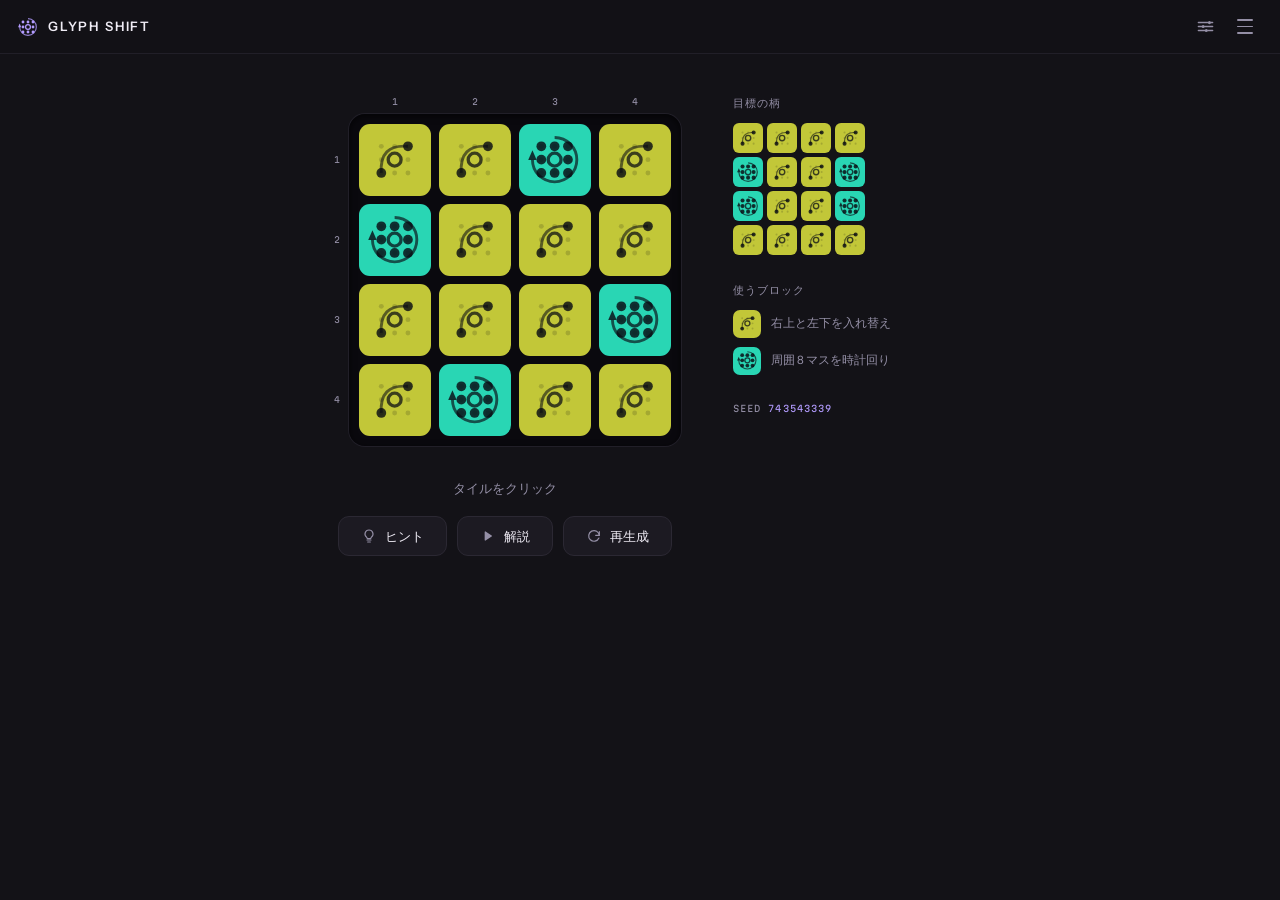
==== index.html @ ec80271b "解説を再生・一時停止・一手送り・一手戻しで操作できるようにする 自動で揃うのを眺めるだけだったのを、手順を自分の速さで追えるようにした。  - 盤の下のバーを再生コントロールにした。◀|（一手戻す）、" ====
<!DOCTYPE html>
<html lang="ja">
<head>
<meta charset="UTF-8">
<meta name="viewport" content="width=device-width, initial-scale=1">
<title>Glyph Shift</title>
<link rel="preconnect" href="https://fonts.googleapis.com">
<link rel="preconnect" href="https://fonts.gstatic.com" crossorigin>
<link rel="stylesheet" href="https://fonts.googleapis.com/css2?family=Instrument+Sans:wght@400;500;600&family=Martian+Mono:wght@400;600&display=swap">
<link rel="stylesheet" href="style.css">

<!-- アプリとしてインストールできるようにする（Chrome の「アプリをインストール」） -->
<meta name="description" content="絵柄が能力を表すパズル。押すとその絵柄の効果が発動し、能力はブロックに付いて一緒に動く。">
<meta name="theme-color" content="#131217">
<meta name="mobile-web-app-capable" content="yes">
<meta name="apple-mobile-web-app-capable" content="yes">
<meta name="apple-mobile-web-app-status-bar-style" content="black-translucent">
<meta name="apple-mobile-web-app-title" content="Glyph Shift">
<link rel="manifest" href="manifest.webmanifest">
<link rel="icon" href="icons/icon-192.png" sizes="192x192" type="image/png">
<link rel="apple-touch-icon" href="icons/apple-touch-icon.png">
</head>
<body>
  <header class="rail">
    <div class="mark">
      <svg viewBox="0 0 24 24" fill="none" stroke="currentColor" aria-hidden="true">
        <circle cx="6" cy="6" r="1.7" fill="currentColor" stroke="none"/>
        <circle cx="12" cy="6" r="1.7" fill="currentColor" stroke="none"/>
        <circle cx="18" cy="6" r="1.7" fill="currentColor" stroke="none"/>
        <circle cx="18" cy="12" r="1.7" fill="currentColor" stroke="none"/>
        <circle cx="18" cy="18" r="1.7" fill="currentColor" stroke="none"/>
        <circle cx="12" cy="18" r="1.7" fill="currentColor" stroke="none"/>
        <circle cx="6" cy="18" r="1.7" fill="currentColor" stroke="none"/>
        <circle cx="6" cy="12" r="1.7" fill="currentColor" stroke="none"/>
        <path d="M12 2 A10 10 0 1 1 2 12" stroke-width="1.4" opacity=".8"/>
        <polygon points="2,7.8 0.1,12.2 3.9,12.2" fill="currentColor" stroke="none"/>
        <circle cx="12" cy="12" r="2.9" stroke-width="1.5"/>
      </svg>
      <span class="wordmark">Glyph Shift</span>
    </div>

    <div class="rail-actions">
      <button id="setupBtn" class="icon" type="button" aria-expanded="false" aria-controls="setup" aria-label="盤面の設定を開く" title="盤面の設定">
        <svg viewBox="0 0 24 24" fill="none" stroke="currentColor" stroke-width="1.8" stroke-linecap="round">
          <path d="M3 7h12M19 7h2M3 12h4M11 12h10M3 17h8M15 17h6"/>
          <circle cx="17" cy="7" r="2" fill="currentColor" stroke="none"/>
          <circle cx="9" cy="12" r="2" fill="currentColor" stroke="none"/>
          <circle cx="13" cy="17" r="2" fill="currentColor" stroke="none"/>
        </svg>
      </button>
      <button id="menuBtn" class="icon menu-btn" type="button" aria-expanded="false" aria-controls="panel" aria-label="遊び方と設定を開く" title="遊び方と設定">
        <span></span><span></span><span></span>
      </button>
    </div>
  </header>

  <div class="panel-backdrop" id="panelBackdrop" hidden></div>

  <aside class="panel" id="setup" aria-hidden="true" aria-label="盤面の設定">
    <div class="panel-head">
      <h2>盤面の設定</h2>
      <button id="setupClose" class="panel-close" type="button" aria-label="閉じる">&times;</button>
    </div>
    <div class="setup-body">
      <label class="switch">
        <input type="checkbox" id="customChk">
        <span>カスタム</span>
        <span class="switch-note">盤を長方形にして、使うブロックも自分で選ぶ</span>
      </label>

      <div class="field" id="plainSize">
        <span class="label">サイズ</span>
        <div class="seg" id="sizeSeg" role="group" aria-label="盤のサイズ"></div>
      </div>
      <div class="field" id="plainTypes">
        <span class="label">ブロック数</span>
        <div class="seg" id="typeSeg" role="group" aria-label="ブロック数"></div>
        <p class="note" id="typeNote"></p>
      </div>

      <div class="field" id="customSize" hidden>
        <span class="label">一辺</span>
        <div class="seg" id="sideA" role="group" aria-label="辺の長さ"></div>
        <span class="label spaced">もう一辺</span>
        <div class="seg" id="sideB" role="group" aria-label="もう一方の辺の長さ"></div>
        <p class="note" id="sizeNote"></p>
      </div>
      <div class="field" id="customBlocks" hidden>
        <span class="label">使うブロック</span>
        <div class="picker" id="blockPicker"></div>
        <p class="note" id="pickNote"></p>
      </div>
      <div class="field">
        <span class="label">SEED</span>
        <input id="seedIn" type="text" inputmode="numeric" placeholder="空ならランダム" aria-label="SEED">
        <p class="note">同じ SEED を入れると、同じ盤面がもう一度出ます。</p>
      </div>
    </div>
    <button id="createBtn" class="primary wide" type="button">この設定で作成</button>
  </aside>

  <aside class="panel" id="panel" aria-hidden="true" aria-label="遊び方と設定">
    <div class="panel-head">
      <h2>遊び方と設定</h2>
      <button id="panelClose" class="panel-close" type="button" aria-label="閉じる">&times;</button>
    </div>

    <div class="panel-tabs" id="panelTabs" role="tablist" aria-label="表示を切り替える"></div>

    <section class="panel-sec" id="secRule" role="tabpanel" aria-labelledby="tabRule" tabindex="0">
      <ol class="howto">
        <li>絵柄がそのタイルの<strong>能力</strong>。押すと発動し、能力はタイルに付いて一緒に動く。</li>
        <li>使ったタイル自身は動かない。動くのはまわりのマス。</li>
        <li>回転は<strong>長押し</strong>（右クリックでも可）で<strong>逆回り</strong>。</li>
        <li>盤の端はつながっていない。効果が盤の外に出る位置では<strong>使えない</strong>。</li>
        <li><strong>目標の柄</strong>と同じ並びにすればクリア。同じ絵柄どうしは入れ替え可能。</li>
      </ol>
      <p class="howto-note">手数は差し引きで数える。回転を 3 回押して元に戻れば 0 手、
        逆回りに 1 つぶんなら 1 手。</p>
    </section>

    <section class="panel-sec" id="secBlock" role="tabpanel" aria-labelledby="tabBlock" tabindex="0" hidden>
      <details class="howto-more">
        <summary>絵柄の読み方</summary>
        <ul id="glyphLegend"></ul>
      </details>
      <p class="label panel-sub">全 10 種</p>
      <div class="panel-body" id="panelBody"></div>
    </section>

    <section class="panel-sec" id="secConfig" role="tabpanel" aria-labelledby="tabConfig" tabindex="0" hidden>
      <div class="field">
        <span class="label">絵柄</span>
        <div class="glyph-seg" id="glyphSeg" role="group" aria-label="絵柄の描き方"></div>
        <p class="note">同じブロックを別の描き方で表します。選ぶとすぐ切り替わり、盤面はそのままです。</p>
      </div>
      <label class="switch sound-switch">
        <input type="checkbox" id="soundChk" checked>
        <span>効果音</span>
        <span class="switch-note">押したとき・揃ったとき・完成したときに短い音が鳴る</span>
      </label>
    </section>
  </aside>

  <main class="stage">
    <section class="play">
      <div class="board-frame">
        <div class="ruler ruler-x" id="rulerX" aria-hidden="true"></div>
        <div class="ruler ruler-y" id="rulerY" aria-hidden="true"></div>
        <div class="well">
          <div class="grid" id="grid"></div>
        </div>
      </div>

      <p class="message" id="log">タイルを押して動かす</p>

      <div class="actions">
        <button id="hintBtn" class="action" type="button" aria-label="次に押すブロックを教える">
          <svg viewBox="0 0 24 24" fill="none" stroke="currentColor" stroke-width="1.7" stroke-linecap="round" stroke-linejoin="round">
            <path d="M9 18h6M10 21h4"/>
            <path d="M12 3a6 6 0 0 0-3.6 10.8c.5.4.8 1 .9 1.7l.1.5h5.2l.1-.5c.1-.7.4-1.3.9-1.7A6 6 0 0 0 12 3z"/>
          </svg>
          ヒント
        </button>
        <button id="solveBtn" class="action" type="button" aria-label="解説を見る（自動で揃える）">
          <svg viewBox="0 0 24 24" fill="none" stroke="currentColor" stroke-width="1.9" stroke-linecap="round" stroke-linejoin="round">
            <path d="M7 5.9v12.2a.9.9 0 0 0 1.4.75l9.1-6.1a.9.9 0 0 0 0-1.5L8.4 5.15A.9.9 0 0 0 7 5.9z" fill="currentColor" stroke="none"/>
          </svg>
          解説
        </button>
        <button id="newBtn" class="action" type="button" aria-label="同じ設定で新しい盤面を作る">
          <svg viewBox="0 0 24 24" fill="none" stroke="currentColor" stroke-width="1.8" stroke-linecap="round" stroke-linejoin="round">
            <path d="M20 11a8 8 0 1 0-.6 4"/>
            <path d="M20 5.5V11h-5.5"/>
          </svg>
          再生成
        </button>
      </div>
    </section>

    <aside class="side">
      <section class="card">
        <h2 class="label">目標の柄</h2>
        <div class="grid mini" id="goalGrid"></div>
      </section>
      <section class="card">
        <h2 class="label">使うブロック</h2>
        <ul class="legend" id="legend"></ul>
      </section>
      <p class="seed">SEED <code id="seedOut">-</code></p>
    </aside>
  </main>

  <div class="modal" id="confirmOverlay" hidden>
    <div class="modal-card">
      <h2 id="confirmTitle">自動で揃える</h2>
      <p id="confirmText">盤面が動いて目標の柄まで揃います。<br>この盤面は自分で解けなくなります。</p>
      <div class="modal-row">
        <button id="confirmNo" class="ghost-btn" type="button">やめる</button>
        <button id="confirmYes" class="primary" type="button">揃える</button>
      </div>
    </div>
  </div>

  <div class="auto-bar" id="autoBar" hidden>
    <div class="transport" role="group" aria-label="解説の再生">
      <button id="autoBack" type="button" aria-label="一手戻す" title="一手戻す">
        <svg viewBox="0 0 24 24" aria-hidden="true">
          <rect x="5" y="5.5" width="2.6" height="13" rx="1.1"/>
          <path d="M19.5 6.4v11.2a.9.9 0 0 1-1.4.75l-8.4-5.6a.9.9 0 0 1 0-1.5l8.4-5.6a.9.9 0 0 1 1.4.75z"/>
        </svg>
      </button>
      <button id="autoPlay" type="button" aria-label="一時停止" title="一時停止">
        <svg viewBox="0 0 24 24" aria-hidden="true" class="ic-pause">
          <rect x="7.6" y="5.5" width="3.4" height="13" rx="1.3"/>
          <rect x="13" y="5.5" width="3.4" height="13" rx="1.3"/>
        </svg>
        <svg viewBox="0 0 24 24" aria-hidden="true" class="ic-play">
          <path d="M7.5 5.9v12.2a.9.9 0 0 0 1.4.75l9.1-6.1a.9.9 0 0 0 0-1.5L8.9 5.15a.9.9 0 0 0-1.4.75z"/>
        </svg>
      </button>
      <button id="autoNext" type="button" aria-label="一手進む" title="一手進む">
        <svg viewBox="0 0 24 24" aria-hidden="true">
          <path d="M4.5 6.4v11.2a.9.9 0 0 0 1.4.75l8.4-5.6a.9.9 0 0 0 0-1.5L5.9 5.65a.9.9 0 0 0-1.4.75z"/>
          <rect x="16.4" y="5.5" width="2.6" height="13" rx="1.1"/>
        </svg>
      </button>
    </div>
    <span id="autoText">揃えています…</span>
    <button id="autoStop" class="auto-quit" type="button">やめる</button>
  </div>

  <script src="sound.js"></script>
  <script src="patterns.js"></script>
  <script src="glyphs.js"></script>
  <script src="solver.js"></script>
  <script src="script.js"></script>
  <script>
    // Service Worker はインストールの条件であり、通信が無くても遊べるようにするもの。
    // file:// で開いたときは登録できないので、その場合は黙って見送る。
    if ('serviceWorker' in navigator
        && (location.protocol === 'https:' || location.hostname === 'localhost')) {
      addEventListener('load', () => navigator.serviceWorker.register('sw.js').catch(() => {}));
    }
  </script>
</body>
</html>
---- style.css ----
/* ===========================================================
   Glyph Shift
   盤面に彩度の高いタイルが並ぶので、まわりの UI は色を持たない。
   色はタイルに全部持たせ、地・枠・文字はニュートラルに徹する。
   アクセントの菫色はタイルの色相（0〜215）に無い帯なので衝突しない。
   =========================================================== */

:root {
  --ground: #131217;      /* 地。青黒ではなく温かみのある黒 */
  --panel: #1c1a22;       /* 持ち上がった面 */
  --well: #0a090e;        /* 盤の窪み。地より暗くして沈ませる */
  --line: #2b2833;
  --line-soft: #211f28;
  --text: #efecf5;
  --dim: #948fa6;         /* 補助文字。アクセント寄りに色味を振る */
  --accent: #b39cff;
  --accent-ink: #17131f;
  --warn: #ffcf5c;

  --cell: 72px;
  --gap: 8px;
  --rail-h: 54px;
  --boardw: calc(var(--nx, 4) * var(--cell) + (var(--nx, 4) - 1) * var(--gap));

  --ui: "Instrument Sans", -apple-system, BlinkMacSystemFont, "Hiragino Sans", "Noto Sans JP", sans-serif;
  --mono: "Martian Mono", ui-monospace, SFMono-Regular, Menlo, monospace;
}

* { box-sizing: border-box; }

body {
  margin: 0;
  padding: calc(var(--rail-h) + 40px) 24px 72px;
  background: var(--ground);
  color: var(--text);
  font-family: var(--ui);
  font-size: 14px;
  line-height: 1.7;
  -webkit-font-smoothing: antialiased;
  -webkit-tap-highlight-color: transparent;
}

/* 小さな見出しラベル。欧文は等幅＋広い字間で計器らしく、
   和文は等幅が効かず字間だけ広がって読みにくいので、少し大きく締めて使う。 */
.label {
  display: block;
  margin: 0 0 11px;
  font-family: var(--mono);
  font-size: 10.5px;
  font-weight: 400;
  letter-spacing: .1em;
  text-transform: uppercase;
  color: var(--dim);
}

/* ---- 上部のレール ---- */
.rail {
  position: fixed;
  inset: 0 0 auto 0;
  z-index: 60;
  height: var(--rail-h);
  display: flex;
  align-items: center;
  justify-content: space-between;
  gap: 16px;
  padding: 0 max(18px, env(safe-area-inset-right)) 0 max(18px, env(safe-area-inset-left));
  background: rgba(19, 18, 23, .86);
  backdrop-filter: blur(12px);
  border-bottom: 1px solid var(--line-soft);
}

.mark { display: flex; align-items: center; gap: 10px; color: var(--accent); }
.mark svg { width: 20px; height: 20px; display: block; }
.wordmark {
  font-family: var(--ui);
  font-size: 13px;
  font-weight: 600;
  letter-spacing: .14em;
  text-transform: uppercase;
  color: var(--text);
}

.rail-actions { display: flex; align-items: center; gap: 6px; }

.icon {
  width: 34px;
  height: 34px;
  padding: 0;
  display: grid;
  align-content: center;
  justify-items: center;
  gap: 5px;
  background: none;
  border: none;
  border-radius: 9px;
  color: var(--dim);
  cursor: pointer;
  transition: color .15s ease, background .15s ease;
}
.icon svg { width: 19px; height: 19px; display: block; }
.icon:hover { color: var(--text); background: var(--panel); }
.icon:focus-visible { outline: 2px solid var(--accent); outline-offset: 2px; }
.icon[aria-expanded="true"] { color: var(--accent-ink); background: var(--accent); }

.menu-btn span {
  display: block;
  width: 16px;
  height: 1.8px;
  border-radius: 1px;
  background: currentColor;
  transition: transform .22s ease, opacity .22s ease;
}
.menu-btn[aria-expanded="true"] span:nth-child(1) { transform: translateY(6.8px) rotate(45deg); }
.menu-btn[aria-expanded="true"] span:nth-child(2) { opacity: 0; }
.menu-btn[aria-expanded="true"] span:nth-child(3) { transform: translateY(-6.8px) rotate(-45deg); }

/* ---- 盤面 ---- */
.stage {
  display: flex;
  gap: 52px;
  justify-content: center;
  align-items: flex-start;
  flex-wrap: wrap;
}

.play { display: flex; flex-direction: column; align-items: center; }

/* 目盛り付きの枠。ヒントが「3 列目・4 行目」と言うので、目盛りは機能。 */
.board-frame {
  display: grid;
  grid-template-columns: 16px auto;
  grid-template-rows: 16px auto;
  gap: 4px;
}
.ruler { display: grid; font-family: var(--mono); font-size: 8.5px; color: var(--dim); }
.ruler span { display: grid; place-items: center; }
.ruler-x {
  grid-column: 2; grid-row: 1;
  grid-template-columns: repeat(var(--nx), 1fr);
  gap: var(--gap);
  padding: 0 10px;
}
.ruler-y {
  grid-column: 1; grid-row: 2;
  grid-template-rows: repeat(var(--ny), 1fr);
  gap: var(--gap);
  padding: 10px 0;
}

.well {
  grid-column: 2; grid-row: 2;
  padding: 10px;
  border-radius: 16px;
  background: var(--well);
  /* 輪郭は box-shadow で描く。border にすると幅が増えて目盛りとずれるため。 */
  box-shadow: 0 0 0 1px var(--line-soft), inset 0 2px 7px rgba(0, 0, 0, .65);
}

.grid {
  display: grid;
  grid-template-columns: repeat(var(--nx), var(--cell));
  grid-template-rows: repeat(var(--ny), var(--cell));
  gap: var(--gap);
}

.slot { position: relative; border-radius: 11px; background: #17151d; }

.tile {
  position: absolute;
  inset: 0;
  border-radius: 11px;
  display: grid;
  place-items: center;
  cursor: pointer;
  user-select: none;
  -webkit-touch-callout: none;
  touch-action: manipulation;
  transition: box-shadow .15s ease, filter .12s ease;
}
.tile svg { width: 74%; height: 74%; display: block; }
@media (hover: hover) {
  .tile:hover { box-shadow: inset 0 0 0 2px rgba(255, 255, 255, .72); }
}
.tile:active { filter: brightness(1.2); }
.tile.off { cursor: not-allowed; }
.tile.off:active { filter: none; }

/* 発動した合図 */
.slot.fired::after {
  content: "";
  position: absolute;
  inset: -5px;
  border-radius: 15px;
  box-shadow: 0 0 0 2px var(--accent);
  animation: fade .55s ease forwards;
  pointer-events: none;
}
.slot.fired.back::after { box-shadow: 0 0 0 2px var(--warn); }
@keyframes fade { from { opacity: 1; } to { opacity: 0; } }

/* 次に押すマス */
.slot.hinted::before {
  content: "";
  position: absolute;
  inset: -6px;
  border-radius: 17px;
  box-shadow: 0 0 0 2.5px var(--accent), 0 0 22px 5px rgba(179, 156, 255, .45);
  animation: hintPulse 1s ease-in-out infinite;
  pointer-events: none;
  z-index: 3;
}
@keyframes hintPulse { 0%, 100% { opacity: .1; } 50% { opacity: 1; } }

.grid.cleared { animation: clearedGlow .9s ease; }
@keyframes clearedGlow {
  0% { filter: brightness(1); }
  30% { filter: brightness(1.4); }
  100% { filter: brightness(1); }
}

/* ---- 盤の下 ---- */
.message {
  width: 100%;
  max-width: calc(var(--boardw) + 20px);
  min-height: 42px;
  margin: 22px 0 0;
  display: flex;
  align-items: center;
  justify-content: center;
  text-align: center;
  font-size: 12.5px;
  color: var(--dim);
  line-height: 1.6;
}
.message.done { color: var(--accent); font-weight: 600; }

.actions { display: flex; gap: 10px; margin-top: 6px; }
.action {
  display: inline-flex;
  align-items: center;
  gap: 8px;
  padding: 11px 22px;
  font: 500 13px/1 var(--ui);
  color: var(--text);
  background: var(--panel);
  border: 1px solid var(--line);
  border-radius: 11px;
  cursor: pointer;
  transition: border-color .15s ease, color .15s ease, background .15s ease;
}
.action svg { width: 16px; height: 16px; color: var(--dim); transition: color .15s ease; }
.action:hover { border-color: var(--accent); color: var(--text); }
.action:hover svg { color: var(--accent); }
.action:focus-visible { outline: 2px solid var(--accent); outline-offset: 2px; }

/* ---- 右の欄 ---- */
.side { width: 218px; display: flex; flex-direction: column; gap: 26px; }
.card { margin: 0; }

.mini { --cell: var(--mini-cell, 30px); --gap: 4px; }
.mini .slot { border-radius: 6px; background: none; }
.mini .tile { border-radius: 6px; cursor: default; }
.mini .tile:hover { box-shadow: none; }

.legend { list-style: none; margin: 0; padding: 0; display: flex; flex-direction: column; gap: 9px; }
.legend li { display: flex; align-items: center; gap: 10px; font-size: 11.5px; line-height: 1.45; color: var(--dim); }
.legend .chip { width: 28px; height: 28px; flex: none; border-radius: 7px; display: grid; place-items: center; }
.legend .chip svg { width: 74%; height: 74%; display: block; }

.seed { margin: 0; font-family: var(--mono); font-size: 9px; letter-spacing: .12em; color: var(--dim); text-transform: uppercase; }
.seed code { font-family: inherit; color: var(--accent); }

/* ---- 引き出し ---- */
.panel-backdrop { position: fixed; inset: 0; z-index: 50; background: rgba(10, 9, 13, .6); }
.panel-backdrop[hidden] { display: none; }

.panel {
  position: fixed;
  top: var(--rail-h);
  right: 0;
  z-index: 55;
  width: min(410px, 100vw);
  height: calc(100% - var(--rail-h));
  overflow-y: auto;
  overscroll-behavior: contain;
  background: var(--panel);
  border-left: 1px solid var(--line);
  padding: 24px 26px 44px;
  transform: translateX(100%);
  transition: transform .26s cubic-bezier(.3, .8, .35, 1);
  visibility: hidden;
}
.panel.open { transform: none; visibility: visible; }
.no-scroll { overflow: hidden; }

.panel-head { display: flex; align-items: center; justify-content: space-between; gap: 12px; margin-bottom: 20px; }
.panel-head h2 { margin: 0; font-size: 15px; font-weight: 600; letter-spacing: .04em; }
.panel-close {
  background: none; border: none; color: var(--dim);
  font: 400 24px/1 var(--ui); padding: 2px 6px; cursor: pointer;
}
.panel-close:hover { color: var(--text); }
.panel-close:focus-visible { outline: 2px solid var(--accent); outline-offset: 2px; }

/* パネルは「ルール」「ブロック」「設定」の 3 つ。ブロックの一覧が長いので、
   下に積まず切り替えにする。タブは上に貼り付けて、いつでも移れるようにする。 */
.panel-tabs {
  position: sticky;
  top: -24px;                 /* パネルの上余白ぶん食い込ませて、隙間から中身が覗かないようにする */
  z-index: 1;
  display: grid;
  grid-template-columns: repeat(3, 1fr);
  gap: 4px;
  margin: -6px -4px 22px;
  padding: 10px 4px;
  background: var(--panel);
}
.panel-tabs button {
  font: inherit;
  font-size: 12px;
  padding: 7px 4px;
  color: var(--dim);
  background: var(--ground);
  border: 1px solid var(--line);
  border-radius: 999px;
  cursor: pointer;
  transition: color .15s ease, background .15s ease, border-color .15s ease;
}
.panel-tabs button:hover { color: var(--text); border-color: var(--accent); }
.panel-tabs button[aria-selected="true"] {
  color: var(--accent-ink); background: var(--accent); border-color: var(--accent); font-weight: 600;
}
.panel-tabs button:focus-visible { outline: 2px solid var(--accent); outline-offset: 2px; }
.panel-sec > .field + .switch { margin-top: 22px; }
.sound-switch { padding-top: 22px; border-top: 1px solid var(--line-soft); }
.howto-note { margin: 0 0 18px; font-size: 11.5px; color: var(--dim); line-height: 1.8; }

.howto { margin: 0 0 18px; padding-left: 18px; font-size: 12.5px; color: var(--dim); line-height: 1.85; }
.howto li { margin-bottom: 4px; }
.howto strong, .howto-more strong { color: var(--text); font-weight: 600; }
.howto-more { font-size: 12px; color: var(--dim); margin-bottom: 26px; }
.howto-more summary { cursor: pointer; color: var(--text); }
.howto-more ul { padding-left: 17px; line-height: 1.8; margin: 8px 0 0; }
.panel-sub { padding-top: 18px; border-top: 1px solid var(--line-soft); }

.panel-body { display: flex; flex-direction: column; gap: 24px; }
.fam-title {
  margin: 0 0 12px;
  font-family: var(--mono);
  font-size: 10px;
  letter-spacing: .08em;
  color: var(--dim);
}
.fam-list { display: flex; flex-direction: column; gap: 16px; }
.blk { display: grid; grid-template-columns: 42px 1fr; gap: 12px; }
.blk .chip { width: 42px; height: 42px; border-radius: 10px; display: grid; place-items: center; }
.blk .chip svg { width: 74%; height: 74%; display: block; }
.blk-main { display: flex; flex-direction: column; gap: 5px; min-width: 0; }
.blk-name { display: flex; align-items: center; gap: 8px; flex-wrap: wrap; font-size: 12.5px; font-weight: 600; }
.blk-name .used {
  font-size: 9.5px;
  font-weight: 600;
  letter-spacing: .02em;
  padding: 3px 7px;
  border-radius: 20px;
  background: var(--accent);
  color: var(--accent-ink);
}
.blk-detail { margin: 0; font-size: 11.5px; color: var(--dim); line-height: 1.8; }
.blk-where { display: flex; align-items: center; gap: 10px; margin-top: 4px; }
.blk-map { display: grid; gap: 2px; }
.blk-map i { width: 8px; height: 8px; border-radius: 2px; background: #33303d; display: block; }
.blk-map i.on { background: var(--accent); }
.blk-where span { font-size: 10.5px; color: var(--dim); }
.blk.dim .chip, .blk.dim .blk-main { opacity: .55; }

/* ---- 設定 ---- */
.setup-body { display: flex; flex-direction: column; gap: 24px; }
.field { display: flex; flex-direction: column; }
.field input {
  width: 100%;
  padding: 10px 12px;
  font: 400 13px/1.4 var(--ui);
  background: var(--ground);
  color: var(--text);
  border: 1px solid var(--line);
  border-radius: 9px;
  cursor: text;
}
.field input:focus-visible { outline: 2px solid var(--accent); outline-offset: 1px; }
.note { margin: 8px 0 0; font-size: 11px; color: var(--dim); line-height: 1.7; }

.seg { display: flex; flex-wrap: wrap; gap: 4px; }
.seg button {
  font: 500 12px/1 var(--ui);
  border: 1px solid var(--line);
  background: var(--ground);
  color: var(--dim);
  padding: 9px 13px;
  border-radius: 8px;
  cursor: pointer;
  transition: color .12s ease, background .12s ease, border-color .12s ease;
}
.seg button:hover:not(:disabled) { color: var(--text); border-color: var(--dim); }
.seg button:disabled { opacity: .3; cursor: not-allowed; }
.seg button[aria-pressed="true"] { background: var(--accent); color: var(--accent-ink); border-color: var(--accent); font-weight: 600; }
.seg button:focus-visible { outline: 2px solid var(--accent); outline-offset: 2px; }

.primary {
  font: 600 13px/1 var(--ui);
  background: var(--accent);
  color: var(--accent-ink);
  border: none;
  border-radius: 10px;
  padding: 12px 18px;
  cursor: pointer;
  touch-action: manipulation;
}
.primary:hover { filter: brightness(1.08); }
.primary:focus-visible { outline: 2px solid var(--accent); outline-offset: 2px; }
.wide { width: 100%; margin-top: 30px; padding: 14px; }

.ghost-btn {
  font: 500 13px/1 var(--ui);
  background: var(--ground);
  color: var(--text);
  border: 1px solid var(--line);
  border-radius: 10px;
  padding: 12px 18px;
  cursor: pointer;
}
.ghost-btn:hover { border-color: var(--dim); }

/* ---- 確認 ---- */
.modal { position: fixed; inset: 0; z-index: 70; background: rgba(10, 9, 13, .78); display: grid; place-items: center; padding: 20px; }
.modal[hidden] { display: none; }
.modal-card {
  background: var(--panel);
  border: 1px solid var(--line);
  border-radius: 16px;
  padding: 30px 34px;
  max-width: 340px;
  text-align: center;
}
.modal-card h2 { margin: 0 0 10px; font-size: 15px; font-weight: 600; letter-spacing: .06em; }
.modal-card p { margin: 0 0 24px; font-size: 12.5px; color: var(--dim); line-height: 1.8; }
.modal-card strong { color: var(--text); font-weight: 600; }
.modal-row { display: flex; gap: 10px; }
.modal-row button { flex: 1; }

/* ---- 自動再生 ---- */
.auto-bar {
  position: fixed;
  left: 50%;
  bottom: calc(24px + env(safe-area-inset-bottom));
  transform: translateX(-50%);
  z-index: 45;
  display: flex;
  align-items: center;
  gap: 14px;
  padding: 9px 10px 9px 18px;
  background: var(--panel);
  border: 1px solid var(--line);
  border-radius: 999px;
  font-size: 12px;
  color: var(--dim);
  box-shadow: 0 8px 28px rgba(0, 0, 0, .45);
}
.auto-bar[hidden] { display: none; }
.auto-bar button {
  padding: 7px 14px;
  font: 500 11.5px/1 var(--ui);
  border-radius: 999px;
  background: var(--ground);
  color: var(--text);
  border: 1px solid var(--line);
  cursor: pointer;
}
.auto-bar button:hover { border-color: var(--dim); }

/* 解説の再生。戻す・再生／一時停止・進む。 */
.transport { display: flex; gap: 6px; }
.transport button {
  width: 34px; height: 34px;
  padding: 0;
  display: grid;
  place-items: center;
  border-radius: 50%;
}
.transport svg { width: 19px; height: 19px; display: block; fill: currentColor; }
#autoPlay { width: 40px; height: 40px; background: var(--accent); border-color: var(--accent); color: var(--accent-ink); }
#autoPlay:hover { border-color: var(--accent); filter: brightness(1.08); }
#autoPlay svg { width: 21px; height: 21px; }
/* 再生中は一時停止の印、止まっているときは再生の印を出す */
#autoPlay .ic-play { display: none; }
.auto-bar.paused #autoPlay .ic-pause { display: none; }
.auto-bar.paused #autoPlay .ic-play { display: block; }
.transport button:disabled { opacity: .3; cursor: not-allowed; }
.transport button:disabled:hover { border-color: var(--line); filter: none; }
.auto-bar button:focus-visible { outline: 2px solid var(--accent); outline-offset: 2px; }
.auto-quit { margin-left: 2px; }

/* ---- 狭い画面 ---- */
@media (max-width: 820px) {
  :root { --gap: 5px; }
  body { padding: calc(var(--rail-h) + 20px) max(12px, env(safe-area-inset-left)) calc(40px + env(safe-area-inset-bottom)); }

  .stage { flex-direction: column; align-items: center; gap: 30px; }

  .play { width: 100%; max-width: 520px; max-width: min(520px, calc(100dvh - 260px)); }
  .board-frame { width: 100%; grid-template-columns: 13px auto; grid-template-rows: 13px auto; }
  .well { padding: 7px; }
  .grid {
    width: 100%;
    aspect-ratio: var(--nx) / var(--ny);
    grid-template-columns: repeat(var(--nx), 1fr);
    grid-template-rows: repeat(var(--ny), 1fr);
  }
  .ruler-x { padding: 0 7px; }
  .ruler-y { padding: 7px 0; }
  .slot, .tile { border-radius: 9px; }
  .message { max-width: 100%; margin-top: 16px; min-height: 38px; }

  .side {
    width: 100%;
    max-width: 520px;
    flex-direction: row;
    flex-wrap: wrap;
    align-items: flex-start;
    gap: 22px 26px;
  }
  .card { flex: 1 1 145px; min-width: 0; }
  .mini { --cell: 22px; --gap: 3px; }
  .seed { flex-basis: 100%; }

  .panel { width: 100%; padding: 20px max(18px, env(safe-area-inset-right)) calc(44px + env(safe-area-inset-bottom)) max(18px, env(safe-area-inset-left)); }
}

@media (prefers-reduced-motion: reduce) {
  * { animation-duration: .001ms !important; animation-iteration-count: 1 !important; transition-duration: .001ms !important; }
  .slot.hinted::before { animation: none; opacity: 1; }
}

/* ---- カスタム ---- */
.switch { display: grid; grid-template-columns: auto 1fr; align-items: center; gap: 4px 10px; cursor: pointer; }
.switch input { width: 16px; height: 16px; accent-color: var(--accent); cursor: pointer; margin: 0; }
.switch > span:nth-of-type(1) { font-size: 13px; font-weight: 600; }
.switch-note { grid-column: 2; font-size: 11px; color: var(--dim); line-height: 1.6; }
.field[hidden] { display: none; }

.label.spaced { margin-top: 14px; }

/* 絵柄の選択。見本そのものを押させるので、名前は添えるだけ。 */
.glyph-seg { display: grid; grid-template-columns: repeat(3, 1fr); gap: 8px; }
.glyph-seg button {
  display: grid;
  justify-items: center;
  gap: 6px;
  padding: 10px 4px 8px;
  font: inherit;
  font-size: 11px;
  color: var(--dim);
  background: var(--ground);
  border: 1px solid var(--line);
  border-radius: 10px;
  cursor: pointer;
  transition: border-color .15s ease, color .15s ease;
}
.glyph-seg .sample {
  width: 34px; height: 34px; border-radius: 8px;
  display: grid; place-items: center;
}
.glyph-seg .sample svg { width: 74%; height: 74%; display: block; }
.glyph-seg button:hover { color: var(--text); border-color: var(--accent); }
.glyph-seg button[aria-pressed="true"] { color: var(--text); border-color: var(--accent); background: var(--panel); }
.glyph-seg button:focus-visible { outline: 2px solid var(--accent); outline-offset: 2px; }
.picker { display: grid; grid-template-columns: repeat(auto-fill, minmax(36px, 1fr)); gap: 6px; }
.picker button {
  aspect-ratio: 1;
  padding: 0;
  display: grid;
  place-items: center;
  border: 1px solid var(--line);
  border-radius: 9px;
  background: var(--ground);
  cursor: pointer;
  opacity: .32;
  transition: opacity .12s ease, border-color .12s ease;
}
.picker button svg { width: 74%; height: 74%; display: block; }
.picker button[aria-pressed="true"] { opacity: 1; border-color: var(--accent); }
.picker button:hover { opacity: .75; }
.picker button[aria-pressed="true"]:hover { opacity: 1; }
.picker button:focus-visible { outline: 2px solid var(--accent); outline-offset: 2px; }
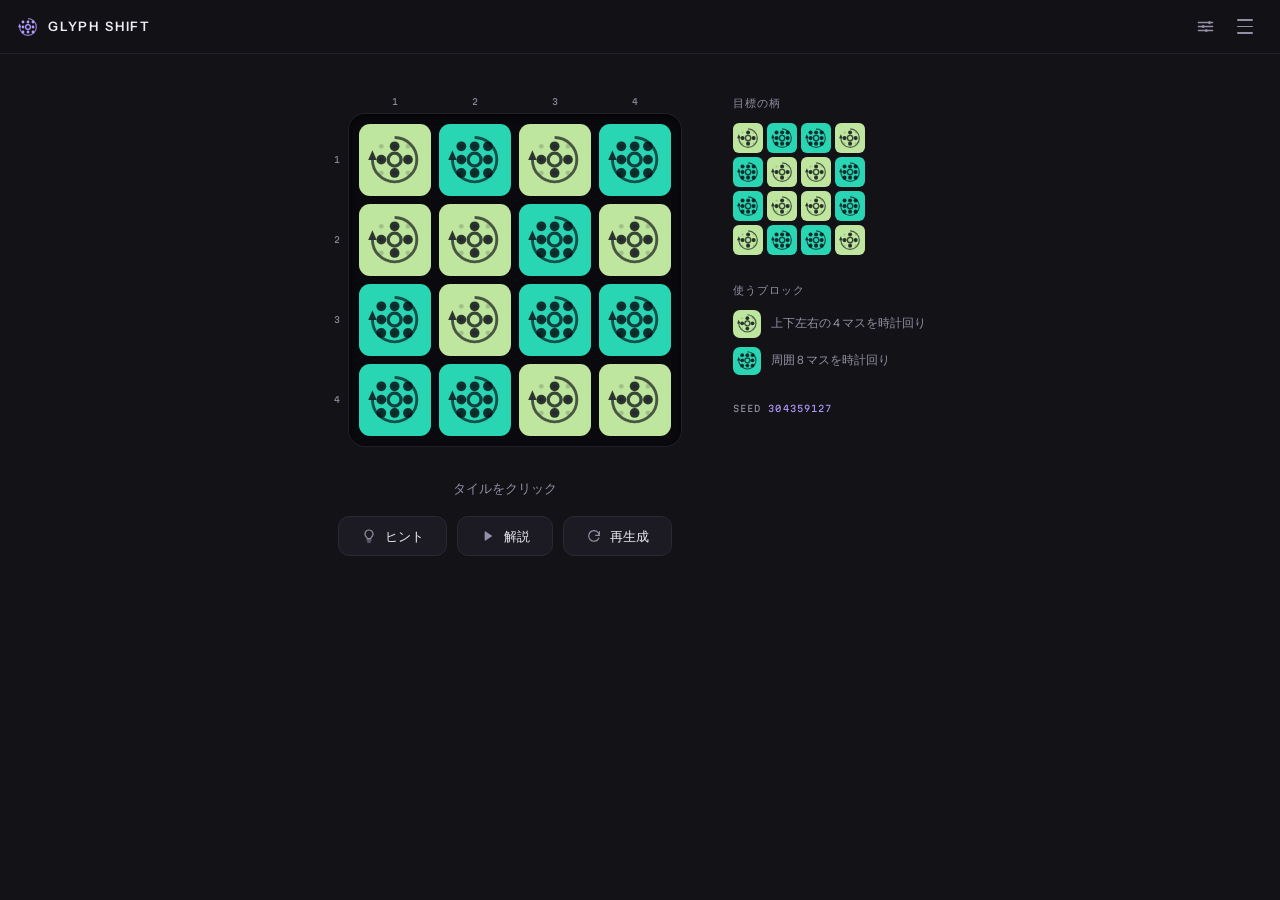
==== commit 1fe6eef8: "ブロックを 3 種類ふやす（四角のすみ 2 種と、何も起きないマス） - 四角のすみを上下で入れ替え（左上↔左下、右上↔右下） - 四角のすみを左右で入れ替え（左上↔右上、左下↔右下） - 何も起きな" ====
--- a/index.html
+++ b/index.html
@@ -124,7 +124,7 @@
         <summary>絵柄の読み方</summary>
         <ul id="glyphLegend"></ul>
       </details>
-      <p class="label panel-sub">全 10 種</p>
+      <p class="label panel-sub" id="blockTotal"></p>
       <div class="panel-body" id="panelBody"></div>
     </section>
 
--- a/style.css
+++ b/style.css
@@ -184,6 +184,9 @@
 .tile:active { filter: brightness(1.2); }
 .tile.off { cursor: not-allowed; }
 .tile.off:active { filter: none; }
+/* 能力を持たないマス。位置のせいではないので暗くはしない（地の色がもう暗い） */
+.tile.blank { cursor: not-allowed; }
+.tile.blank:active { filter: none; }
 
 /* 発動した合図 */
 .slot.fired::after {
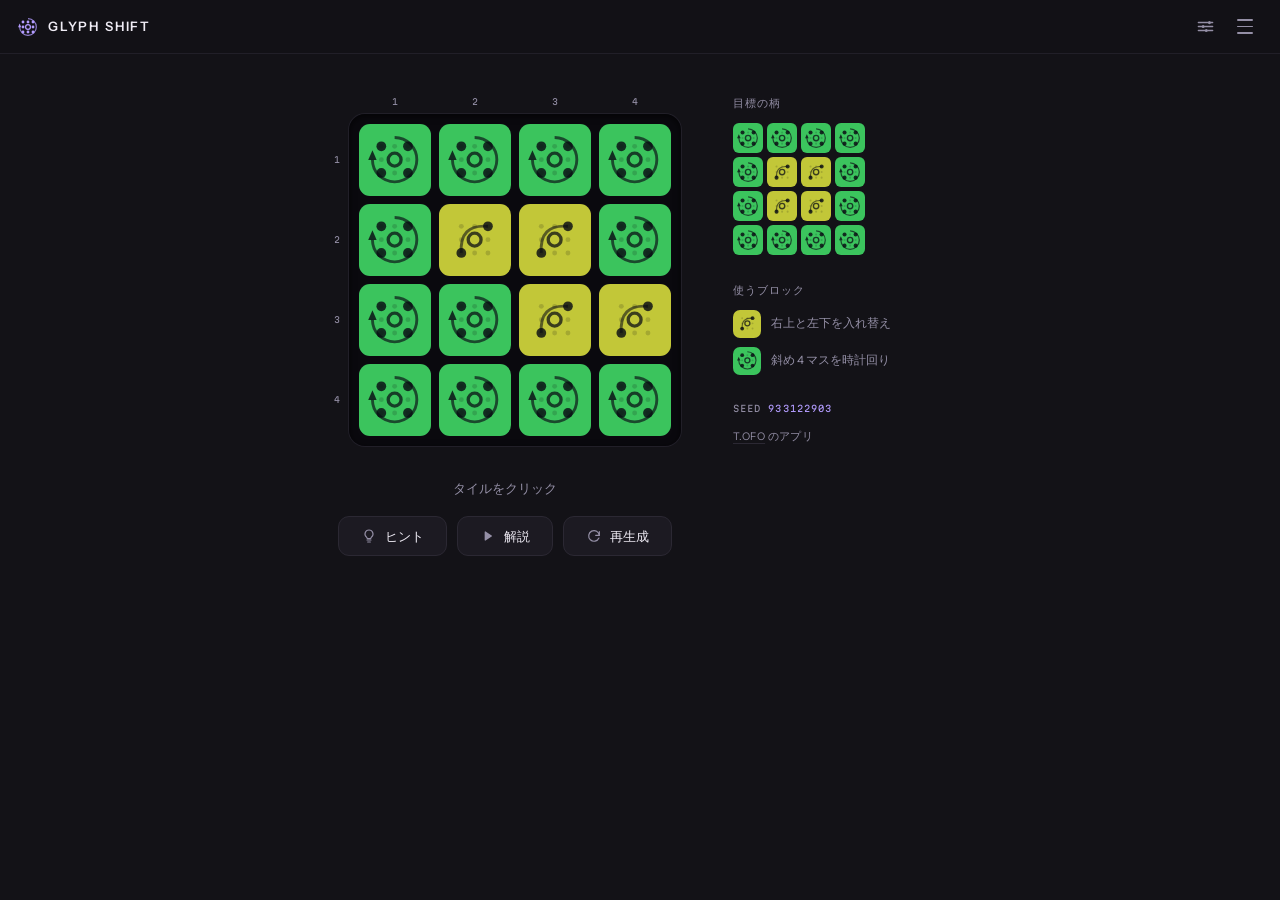
==== commit 4f3a1f16: "古いキャッシュの片付けで他のアプリの箱を消さない・iPhone の上部が隠れないようにし、T.OFO へのリンクを置く Co-Authored-By: Claude Opus 5.5 (1M cont" ====
--- a/index.html
+++ b/index.html
@@ -2,7 +2,7 @@
 <html lang="ja">
 <head>
 <meta charset="UTF-8">
-<meta name="viewport" content="width=device-width, initial-scale=1">
+<meta name="viewport" content="width=device-width, initial-scale=1, viewport-fit=cover">
 <title>Glyph Shift</title>
 <link rel="preconnect" href="https://fonts.googleapis.com">
 <link rel="preconnect" href="https://fonts.gstatic.com" crossorigin>
@@ -14,7 +14,6 @@
 <meta name="theme-color" content="#131217">
 <meta name="mobile-web-app-capable" content="yes">
 <meta name="apple-mobile-web-app-capable" content="yes">
-<meta name="apple-mobile-web-app-status-bar-style" content="black-translucent">
 <meta name="apple-mobile-web-app-title" content="Glyph Shift">
 <link rel="manifest" href="manifest.webmanifest">
 <link rel="icon" href="icons/icon-192.png" sizes="192x192" type="image/png">
@@ -188,6 +187,7 @@
         <ul class="legend" id="legend"></ul>
       </section>
       <p class="seed">SEED <code id="seedOut">-</code></p>
+      <p class="credit"><a href="/">T.OFO</a> のアプリ</p>
     </aside>
   </main>
 
--- a/style.css
+++ b/style.css
@@ -27,6 +27,9 @@
 }
 
 * { box-sizing: border-box; }
+
+/* Safari 26 は上下のバーの色を html から取るので、body と同じ地を塗っておく */
+html { background: var(--ground); }
 
 body {
   margin: 0;
@@ -272,6 +275,12 @@
 
 .seed { margin: 0; font-family: var(--mono); font-size: 9px; letter-spacing: .12em; color: var(--dim); text-transform: uppercase; }
 .seed code { font-family: inherit; color: var(--accent); }
+
+/* 制作元（ポータル）へのリンク。盤から離れた欄の末尾に小さく置く */
+.credit { margin: -14px 0 0; font-size: 10.5px; color: var(--dim); letter-spacing: .04em; }
+.credit a { color: var(--dim); text-decoration: underline; text-underline-offset: 3px; text-decoration-color: var(--line); }
+.credit a:hover { color: var(--text); text-decoration-color: var(--dim); }
+.credit a:focus-visible { outline: 2px solid var(--accent); outline-offset: 2px; border-radius: 2px; }
 
 /* ---- 引き出し ---- */
 .panel-backdrop { position: fixed; inset: 0; z-index: 50; background: rgba(10, 9, 13, .6); }
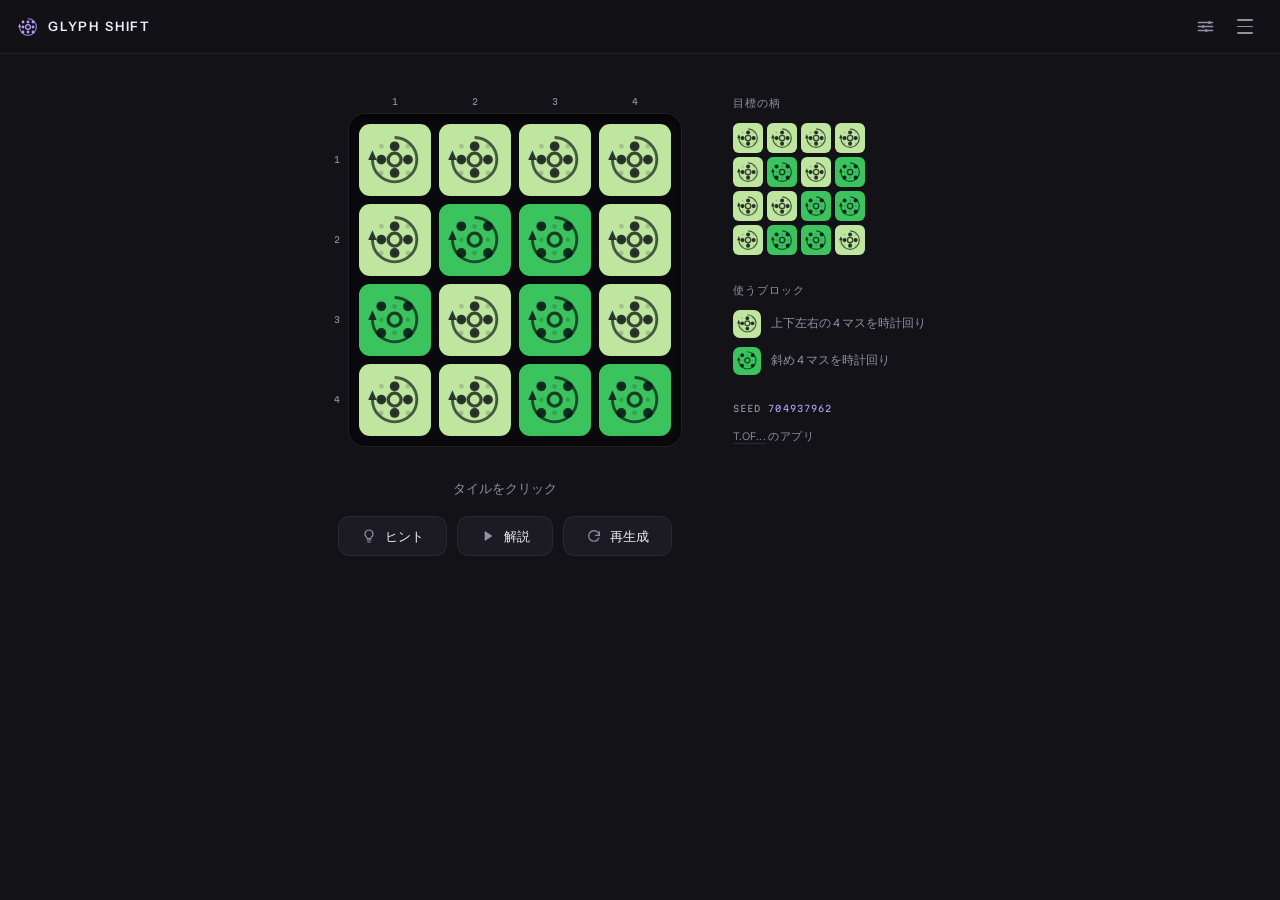
==== commit 41c31c0a: "制作元の表記を T.OF... に変更 Co-Authored-By: Claude Opus 5.5 (1M context) <noreply@anthropic.com>" ====
--- a/index.html
+++ b/index.html
@@ -187,7 +187,7 @@
         <ul class="legend" id="legend"></ul>
       </section>
       <p class="seed">SEED <code id="seedOut">-</code></p>
-      <p class="credit"><a href="/">T.OFO</a> のアプリ</p>
+      <p class="credit"><a href="/">T.OF...</a> のアプリ</p>
     </aside>
   </main>
 
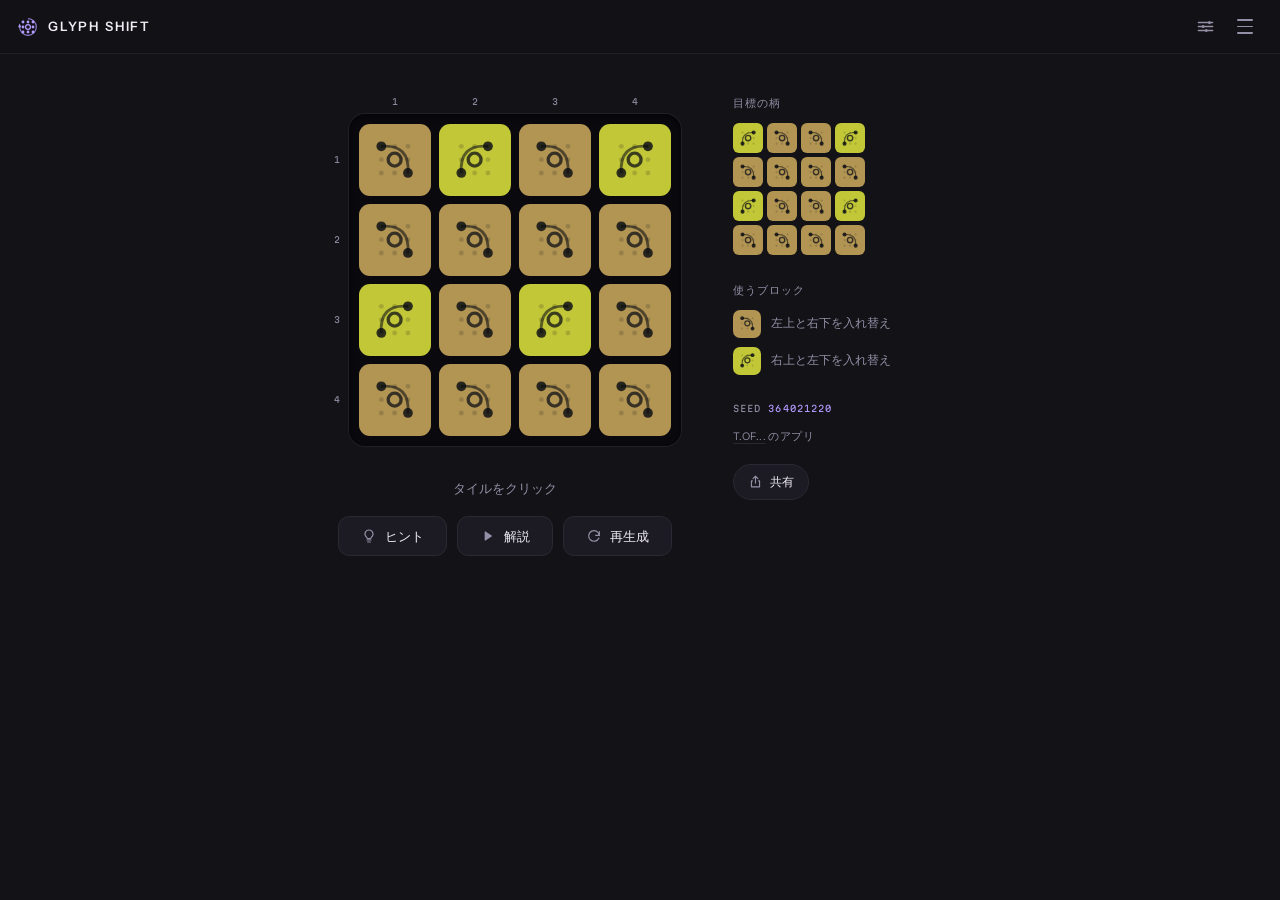
==== commit 00039ca3: "共有カードと「アプリにする」「共有」ボタンを付け、T.OF... の決まりにそろえる 共有したときのカード（OGP と 1200×630 の og.png）を入れ、タブ用のアイコンを SVG と 32" ====
--- a/index.html
+++ b/index.html
@@ -3,21 +3,37 @@
 <head>
 <meta charset="UTF-8">
 <meta name="viewport" content="width=device-width, initial-scale=1, viewport-fit=cover">
-<title>Glyph Shift</title>
+<meta name="theme-color" content="#131217">
+<meta name="description" content="絵柄が能力を表すパズル。押すとその絵柄の効果が発動し、能力はブロックに付いて一緒に動く。">
+<title>Glyph Shift — 絵柄が能力になるパズル</title>
+
+<!-- アプリとしてインストールできるようにする（Chrome の「アプリをインストール」、iPhone の「ホーム画面に追加」） -->
+<meta name="apple-mobile-web-app-capable" content="yes">
+<meta name="mobile-web-app-capable" content="yes">
+<meta name="apple-mobile-web-app-title" content="Glyph Shift">
+<link rel="manifest" href="./manifest.webmanifest">
+<link rel="icon" href="./icons/icon.svg" type="image/svg+xml">
+<link rel="icon" type="image/png" sizes="32x32" href="./icons/favicon-32.png">
+<link rel="apple-touch-icon" href="./icons/apple-touch-icon.png">
+
+<!-- 共有したときのカード -->
+<meta property="og:type" content="website">
+<meta property="og:site_name" content="Glyph Shift">
+<meta property="og:title" content="Glyph Shift — 絵柄が能力になるパズル">
+<meta property="og:description" content="絵柄が能力を表すパズル。押すとその絵柄の効果が発動し、能力はブロックに付いて一緒に動く。">
+<meta property="og:url" content="https://sora3141.github.io/glyph-shift/">
+<meta property="og:image" content="https://sora3141.github.io/glyph-shift/icons/og.png">
+<meta property="og:image:width" content="1200">
+<meta property="og:image:height" content="630">
+<meta property="og:locale" content="ja_JP">
+<meta name="twitter:card" content="summary_large_image">
+
 <link rel="preconnect" href="https://fonts.googleapis.com">
 <link rel="preconnect" href="https://fonts.gstatic.com" crossorigin>
 <link rel="stylesheet" href="https://fonts.googleapis.com/css2?family=Instrument+Sans:wght@400;500;600&family=Martian+Mono:wght@400;600&display=swap">
-<link rel="stylesheet" href="style.css">
-
-<!-- アプリとしてインストールできるようにする（Chrome の「アプリをインストール」） -->
-<meta name="description" content="絵柄が能力を表すパズル。押すとその絵柄の効果が発動し、能力はブロックに付いて一緒に動く。">
-<meta name="theme-color" content="#131217">
-<meta name="mobile-web-app-capable" content="yes">
-<meta name="apple-mobile-web-app-capable" content="yes">
-<meta name="apple-mobile-web-app-title" content="Glyph Shift">
-<link rel="manifest" href="manifest.webmanifest">
-<link rel="icon" href="icons/icon-192.png" sizes="192x192" type="image/png">
-<link rel="apple-touch-icon" href="icons/apple-touch-icon.png">
+<!-- webapp-kit を先に読み、色（--wak-*）は style.css で上書きする -->
+<link rel="stylesheet" href="./webapp-kit/webapp-kit.css">
+<link rel="stylesheet" href="./style.css">
 </head>
 <body>
   <header class="rail">
@@ -188,6 +204,20 @@
       </section>
       <p class="seed">SEED <code id="seedOut">-</code></p>
       <p class="credit"><a href="/">T.OF...</a> のアプリ</p>
+      <div class="kit">
+        <button class="kit-btn" type="button" data-wak="install" hidden>
+          <svg viewBox="0 0 24 24" fill="none" stroke="currentColor" stroke-width="1.8" stroke-linecap="round" stroke-linejoin="round" aria-hidden="true">
+            <rect x="4" y="4" width="16" height="16" rx="4"/><path d="M12 8.5v7M8.5 12h7"/>
+          </svg>
+          アプリにする
+        </button>
+        <button class="kit-btn" type="button" data-wak="share">
+          <svg viewBox="0 0 24 24" fill="none" stroke="currentColor" stroke-width="1.8" stroke-linecap="round" stroke-linejoin="round" aria-hidden="true">
+            <path d="M12 3.5v11M8 7.5l4-4 4 4M7 11H5.5v9.5h13V11H17"/>
+          </svg>
+          共有
+        </button>
+      </div>
     </aside>
   </main>
 
@@ -230,17 +260,18 @@
     <button id="autoStop" class="auto-quit" type="button">やめる</button>
   </div>
 
-  <script src="sound.js"></script>
-  <script src="patterns.js"></script>
-  <script src="glyphs.js"></script>
-  <script src="solver.js"></script>
-  <script src="script.js"></script>
+  <script src="./sound.js"></script>
+  <script src="./patterns.js"></script>
+  <script src="./glyphs.js"></script>
+  <script src="./solver.js"></script>
+  <script src="./script.js"></script>
+  <script src="./webapp-kit/webapp-kit.js"></script>
   <script>
     // Service Worker はインストールの条件であり、通信が無くても遊べるようにするもの。
     // file:// で開いたときは登録できないので、その場合は黙って見送る。
     if ('serviceWorker' in navigator
         && (location.protocol === 'https:' || location.hostname === 'localhost')) {
-      addEventListener('load', () => navigator.serviceWorker.register('sw.js').catch(() => {}));
+      addEventListener('load', () => navigator.serviceWorker.register('./sw.js').catch(() => {}));
     }
   </script>
 </body>
--- a/webapp-kit/webapp-kit.css
+++ b/webapp-kit/webapp-kit.css
@@ -0,0 +1,113 @@
+/*
+ * webapp-kit の見た目。色は CSS 変数で上書きできる:
+ *   :root { --wak-bg: #fff; --wak-fg: #111; --wak-accent: #0a84ff; }
+ */
+:root {
+  --wak-bg: #12162b;
+  --wak-fg: #eef0fa;
+  --wak-muted: #9aa0bf;
+  --wak-line: rgba(160, 175, 255, 0.18);
+  --wak-accent: #4fd6e8;
+  --wak-accent-fg: #04111a;
+  --wak-radius: 20px;
+  --wak-font: inherit;
+}
+
+/* hidden 属性を確実に効かせる（display を指定したボタンでも隠れるように） */
+[data-wak][hidden] { display: none !important; }
+
+.wak-guide {
+  position: fixed;
+  inset: 0;
+  z-index: 2147483000;
+  display: flex;
+  align-items: flex-end;
+  justify-content: center;
+  padding: 16px 16px max(16px, env(safe-area-inset-bottom));
+  background: rgba(0, 0, 0, 0);
+  transition: background 0.25s;
+  font-family: var(--wak-font);
+}
+.wak-guide.wak-open { background: rgba(0, 0, 0, 0.5); }
+.wak-sheet {
+  width: min(420px, 100%);
+  padding: 22px 22px 18px;
+  border: 1px solid var(--wak-line);
+  border-radius: var(--wak-radius);
+  background: var(--wak-bg);
+  color: var(--wak-fg);
+  box-shadow: 0 30px 80px -20px rgba(0, 0, 0, 0.7);
+  transform: translateY(24px);
+  opacity: 0;
+  transition: transform 0.3s cubic-bezier(0.2, 0.8, 0.2, 1), opacity 0.25s;
+}
+.wak-open .wak-sheet { transform: none; opacity: 1; }
+@media (min-width: 700px) {
+  .wak-guide { align-items: center; }
+}
+.wak-title { margin: 0 0 14px; font-size: 18px; font-weight: 700; }
+.wak-steps {
+  margin: 0;
+  padding: 0;
+  list-style: none;
+  display: grid;
+  gap: 12px;
+  font-size: 14px;
+  line-height: 1.6;
+}
+.wak-steps li { display: grid; grid-template-columns: 34px 1fr; gap: 12px; align-items: center; }
+.wak-steps b { color: var(--wak-fg); }
+.wak-steps span:last-child { color: var(--wak-muted); }
+.wak-icon {
+  width: 34px;
+  height: 34px;
+  display: grid;
+  place-items: center;
+  border-radius: 10px;
+  background: color-mix(in srgb, var(--wak-accent) 16%, transparent);
+  color: var(--wak-accent);
+}
+.wak-icon svg {
+  width: 20px;
+  height: 20px;
+  fill: none;
+  stroke: currentColor;
+  stroke-width: 1.8;
+  stroke-linecap: round;
+  stroke-linejoin: round;
+}
+.wak-icon circle { fill: currentColor; stroke: none; }
+.wak-dot::after { content: ''; width: 6px; height: 6px; border-radius: 50%; background: currentColor; }
+.wak-close {
+  width: 100%;
+  margin-top: 18px;
+  padding: 12px;
+  border: 0;
+  border-radius: 999px;
+  background: var(--wak-accent);
+  color: var(--wak-accent-fg);
+  font: inherit;
+  font-size: 15px;
+  font-weight: 700;
+  cursor: pointer;
+}
+
+.wak-toast {
+  position: fixed;
+  left: 50%;
+  bottom: max(24px, calc(env(safe-area-inset-bottom) + 12px));
+  z-index: 2147483001;
+  padding: 10px 18px;
+  border: 1px solid var(--wak-line);
+  border-radius: 999px;
+  background: var(--wak-bg);
+  color: var(--wak-fg);
+  font-family: var(--wak-font);
+  font-size: 14px;
+  box-shadow: 0 12px 30px -10px rgba(0, 0, 0, 0.6);
+  transform: translate(-50%, 20px);
+  opacity: 0;
+  pointer-events: none;
+  transition: transform 0.3s cubic-bezier(0.2, 0.8, 0.2, 1), opacity 0.25s;
+}
+.wak-toast.wak-open { transform: translate(-50%, 0); opacity: 1; }
--- a/style.css
+++ b/style.css
@@ -19,11 +19,22 @@
 
   --cell: 72px;
   --gap: 8px;
-  --rail-h: 54px;
+  /* 上のレールの高さ。画面上端の切り欠きぶん（safe-area）を足して、下の要素もそれに合わせて下げる */
+  --rail-h: calc(54px + env(safe-area-inset-top));
   --boardw: calc(var(--nx, 4) * var(--cell) + (var(--nx, 4) - 1) * var(--gap));
 
   --ui: "Instrument Sans", -apple-system, BlinkMacSystemFont, "Hiragino Sans", "Noto Sans JP", sans-serif;
   --mono: "Martian Mono", ui-monospace, SFMono-Regular, Menlo, monospace;
+
+  /* webapp-kit（インストールの案内・コピーの知らせ）もこのアプリの色で出す */
+  --wak-bg: var(--panel);
+  --wak-fg: var(--text);
+  --wak-muted: var(--dim);
+  --wak-line: var(--line);
+  --wak-accent: var(--accent);
+  --wak-accent-fg: var(--accent-ink);
+  --wak-radius: 16px;
+  --wak-font: var(--ui);
 }
 
 * { box-sizing: border-box; }
@@ -66,7 +77,7 @@
   align-items: center;
   justify-content: space-between;
   gap: 16px;
-  padding: 0 max(18px, env(safe-area-inset-right)) 0 max(18px, env(safe-area-inset-left));
+  padding: env(safe-area-inset-top) max(18px, env(safe-area-inset-right)) 0 max(18px, env(safe-area-inset-left));
   background: rgba(19, 18, 23, .86);
   backdrop-filter: blur(12px);
   border-bottom: 1px solid var(--line-soft);
@@ -281,6 +292,28 @@
 .credit a { color: var(--dim); text-decoration: underline; text-underline-offset: 3px; text-decoration-color: var(--line); }
 .credit a:hover { color: var(--text); text-decoration-color: var(--dim); }
 .credit a:focus-visible { outline: 2px solid var(--accent); outline-offset: 2px; border-radius: 2px; }
+
+/* 「アプリにする」「共有」（webapp-kit）。遊ぶのに要らないので、制作元の下に控えめに置く */
+.kit { display: flex; flex-wrap: wrap; gap: 8px; margin-top: -8px; }
+.kit-btn {
+  display: inline-flex;
+  align-items: center;
+  gap: 7px;
+  min-height: 36px;
+  padding: 8px 14px;
+  font: 500 12px/1 var(--ui);
+  color: var(--text);
+  background: var(--panel);
+  border: 1px solid var(--line);
+  border-radius: 999px;
+  cursor: pointer;
+  touch-action: manipulation;
+  transition: border-color .15s ease, color .15s ease;
+}
+.kit-btn svg { width: 15px; height: 15px; color: var(--dim); transition: color .15s ease; }
+.kit-btn:hover { border-color: var(--accent); }
+.kit-btn:hover svg { color: var(--accent); }
+.kit-btn:focus-visible { outline: 2px solid var(--accent); outline-offset: 2px; }
 
 /* ---- 引き出し ---- */
 .panel-backdrop { position: fixed; inset: 0; z-index: 50; background: rgba(10, 9, 13, .6); }
@@ -544,6 +577,8 @@
   .card { flex: 1 1 145px; min-width: 0; }
   .mini { --cell: 22px; --gap: 3px; }
   .seed { flex-basis: 100%; }
+  .kit { flex-basis: 100%; }
+  .kit-btn { min-height: 40px; }
 
   .panel { width: 100%; padding: 20px max(18px, env(safe-area-inset-right)) calc(44px + env(safe-area-inset-bottom)) max(18px, env(safe-area-inset-left)); }
 }
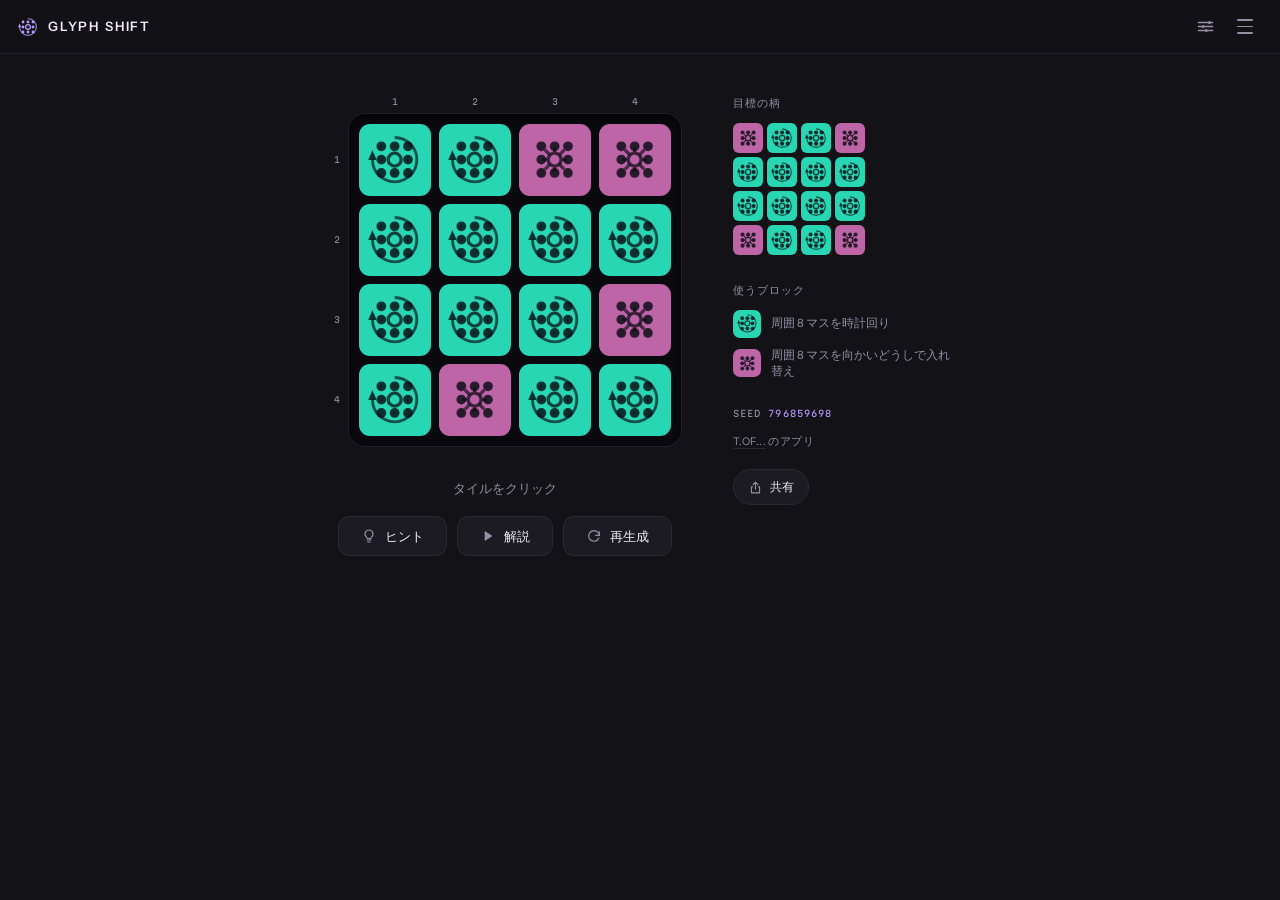
==== commit 31382cd7: "公開アドレスを t-of.github.io に書き換え、記録の引き継ぎを入れる sora3141.github.io から Organization t-of へ移すため、 URL とリポジトリのア" ====
--- a/index.html
+++ b/index.html
@@ -2,6 +2,10 @@
 <html lang="ja">
 <head>
 <meta charset="UTF-8">
+<script>/* sora3141.github.io から移ってきた記録を受け取る。ponytail: 2027-09 ごろに消す */
+(function(){var m=location.hash.match(/^#tof-move=([^&]*)&?(.*)$/);if(!m)return;
+try{var d=JSON.parse(decodeURIComponent(m[1]));for(var k in d)if(localStorage.getItem(k)===null)localStorage.setItem(k,d[k]);}catch(e){}
+history.replaceState(null,'',location.pathname+location.search+(m[2]?'#'+m[2]:''));})();</script>
 <meta name="viewport" content="width=device-width, initial-scale=1, viewport-fit=cover">
 <meta name="theme-color" content="#131217">
 <meta name="description" content="絵柄が能力を表すパズル。押すとその絵柄の効果が発動し、能力はブロックに付いて一緒に動く。">
@@ -21,8 +25,8 @@
 <meta property="og:site_name" content="Glyph Shift">
 <meta property="og:title" content="Glyph Shift — 絵柄が能力になるパズル">
 <meta property="og:description" content="絵柄が能力を表すパズル。押すとその絵柄の効果が発動し、能力はブロックに付いて一緒に動く。">
-<meta property="og:url" content="https://sora3141.github.io/glyph-shift/">
-<meta property="og:image" content="https://sora3141.github.io/glyph-shift/icons/og.png">
+<meta property="og:url" content="https://t-of.github.io/glyph-shift/">
+<meta property="og:image" content="https://t-of.github.io/glyph-shift/icons/og.png">
 <meta property="og:image:width" content="1200">
 <meta property="og:image:height" content="630">
 <meta property="og:locale" content="ja_JP">
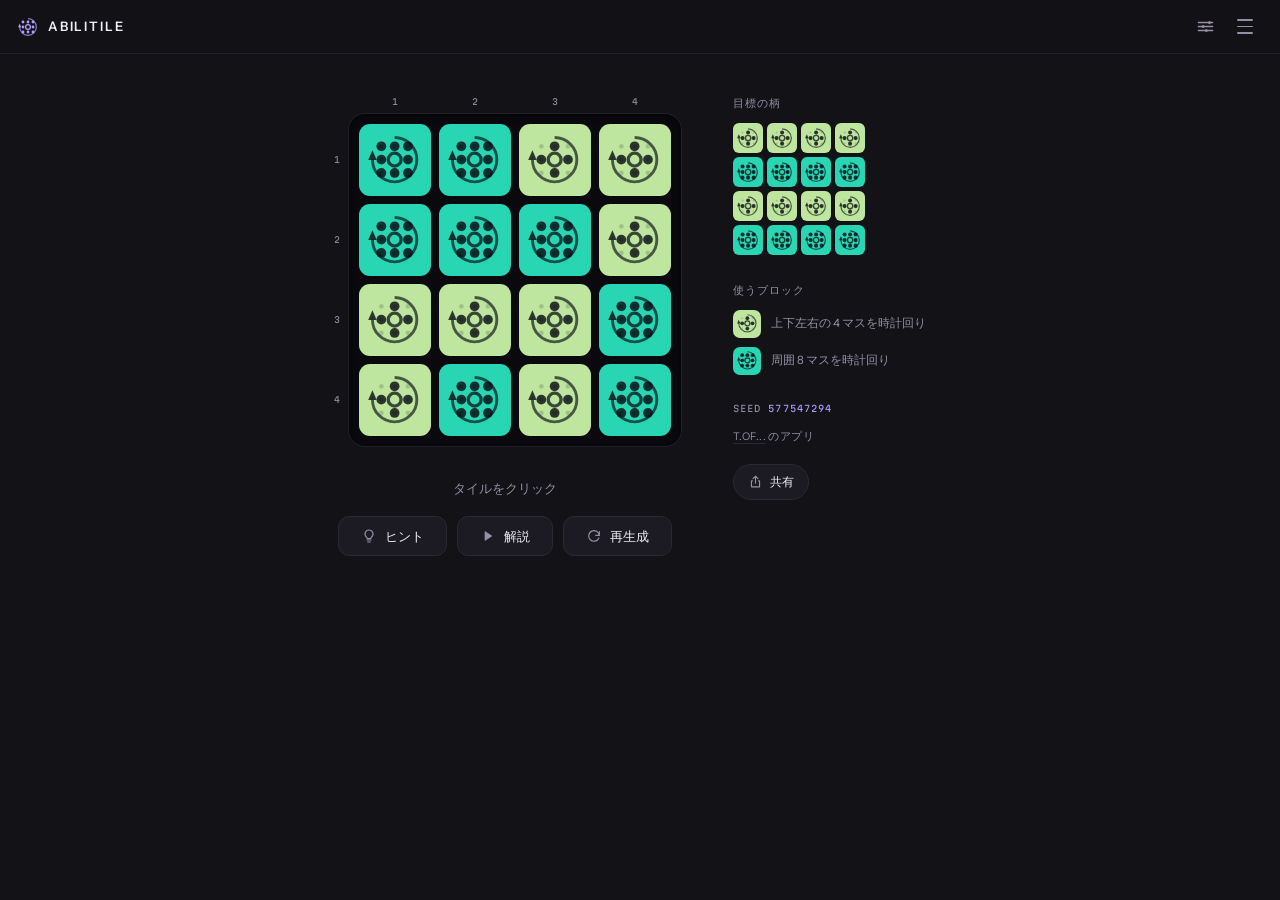
==== commit 13052a83: "表示名を Glyph Shift から ABILITILE に変える Google Play に同じ名前のパズルがあるため、表示名を ABILITILE、ひとことを 「能力を持ったブロックのパズル」に" ====
--- a/index.html
+++ b/index.html
@@ -9,12 +9,12 @@
 <meta name="viewport" content="width=device-width, initial-scale=1, viewport-fit=cover">
 <meta name="theme-color" content="#131217">
 <meta name="description" content="絵柄が能力を表すパズル。押すとその絵柄の効果が発動し、能力はブロックに付いて一緒に動く。">
-<title>Glyph Shift — 絵柄が能力になるパズル</title>
+<title>ABILITILE — 能力を持ったブロックのパズル</title>
 
 <!-- アプリとしてインストールできるようにする（Chrome の「アプリをインストール」、iPhone の「ホーム画面に追加」） -->
 <meta name="apple-mobile-web-app-capable" content="yes">
 <meta name="mobile-web-app-capable" content="yes">
-<meta name="apple-mobile-web-app-title" content="Glyph Shift">
+<meta name="apple-mobile-web-app-title" content="ABILITILE">
 <link rel="manifest" href="./manifest.webmanifest">
 <link rel="icon" href="./icons/icon.svg" type="image/svg+xml">
 <link rel="icon" type="image/png" sizes="32x32" href="./icons/favicon-32.png">
@@ -22,8 +22,8 @@
 
 <!-- 共有したときのカード -->
 <meta property="og:type" content="website">
-<meta property="og:site_name" content="Glyph Shift">
-<meta property="og:title" content="Glyph Shift — 絵柄が能力になるパズル">
+<meta property="og:site_name" content="ABILITILE">
+<meta property="og:title" content="ABILITILE — 能力を持ったブロックのパズル">
 <meta property="og:description" content="絵柄が能力を表すパズル。押すとその絵柄の効果が発動し、能力はブロックに付いて一緒に動く。">
 <meta property="og:url" content="https://t-of.github.io/glyph-shift/">
 <meta property="og:image" content="https://t-of.github.io/glyph-shift/icons/og.png">
@@ -55,7 +55,7 @@
         <polygon points="2,7.8 0.1,12.2 3.9,12.2" fill="currentColor" stroke="none"/>
         <circle cx="12" cy="12" r="2.9" stroke-width="1.5"/>
       </svg>
-      <span class="wordmark">Glyph Shift</span>
+      <span class="wordmark">ABILITILE</span>
     </div>
 
     <div class="rail-actions">
--- a/style.css
+++ b/style.css
@@ -1,5 +1,5 @@
 /* ===========================================================
-   Glyph Shift
+   ABILITILE
    盤面に彩度の高いタイルが並ぶので、まわりの UI は色を持たない。
    色はタイルに全部持たせ、地・枠・文字はニュートラルに徹する。
    アクセントの菫色はタイルの色相（0〜215）に無い帯なので衝突しない。
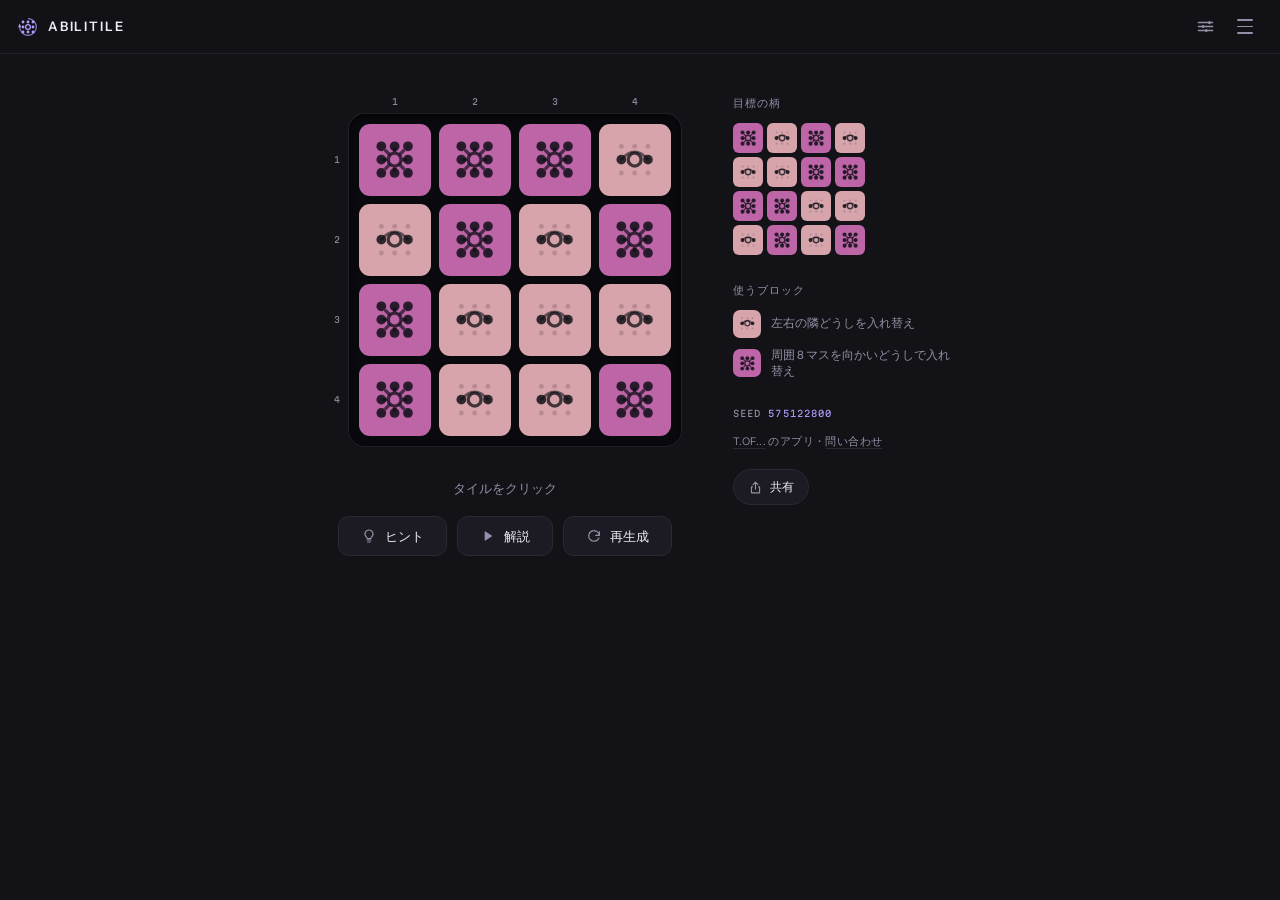
==== commit 08e4ddda: "問い合わせのリンクを足す Co-Authored-By: Claude Opus 5.5 (1M context) <noreply@anthropic.com>" ====
--- a/index.html
+++ b/index.html
@@ -207,7 +207,7 @@
         <ul class="legend" id="legend"></ul>
       </section>
       <p class="seed">SEED <code id="seedOut">-</code></p>
-      <p class="credit"><a href="/">T.OF...</a> のアプリ</p>
+      <p class="credit"><a href="/">T.OF...</a> のアプリ・<a href="https://t-of.github.io/contact/">問い合わせ</a></p>
       <div class="kit">
         <button class="kit-btn" type="button" data-wak="install" hidden>
           <svg viewBox="0 0 24 24" fill="none" stroke="currentColor" stroke-width="1.8" stroke-linecap="round" stroke-linejoin="round" aria-hidden="true">
--- a/webapp-kit/webapp-kit.css
+++ b/webapp-kit/webapp-kit.css
@@ -12,6 +12,9 @@
   --wak-radius: 20px;
   --wak-font: inherit;
 }
+
+/* スマホのダブルタップ拡大を止める（ピンチは使える）。子にも効く */
+html { touch-action: manipulation; }
 
 /* hidden 属性を確実に効かせる（display を指定したボタンでも隠れるように） */
 [data-wak][hidden] { display: none !important; }
